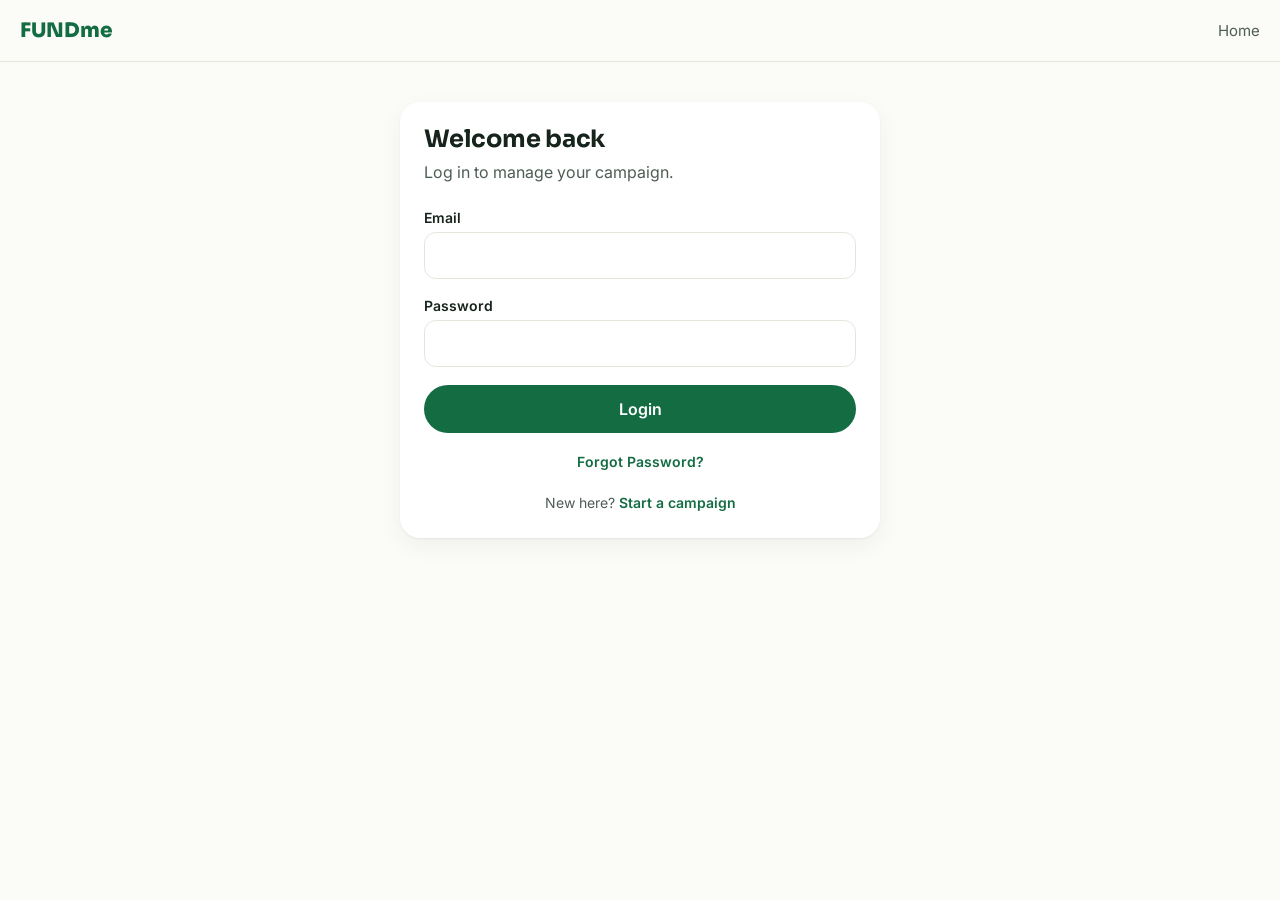
==== admin/index.html @ f6994acf "Add files via upload" ====
<!DOCTYPE html>
<html lang="en">
<head>
<meta charset="UTF-8">
<meta name="viewport" content="width=device-width, initial-scale=1.0">
<title>Admin — FUNDme</title>
<link href="https://fonts.googleapis.com/css2?family=Sora:wght@600;700;800&family=Inter:wght@400;500;600;700&display=swap" rel="stylesheet">
<link rel="stylesheet" href="../css/style.css">
<style>
  .tabs { display:flex; gap:8px; margin: 20px 0; flex-wrap:wrap; }
  .tab-btn { padding:10px 18px; border-radius:999px; border:1.5px solid var(--line); background:var(--surface); cursor:pointer; font-weight:600; }
  .tab-btn.active { background:var(--green); color:#fff; border-color:var(--green); }
  .tab-panel { display:none; }
  .tab-panel.active { display:block; }
</style>
</head>
<body>
<nav class="nav">
  <div class="nav-logo">FUNDme <span style="color:var(--ink-soft);font-weight:400;font-size:14px;">Admin</span></div>
  <div class="nav-links"><a href="#" onclick="logout()">Logout</a></div>
</nav>

<div class="container" style="padding:32px 20px 60px;">
  <h1 style="font-size:26px;">Overview</h1>
  <div class="stat-grid" id="overviewStats"><p>Loading…</p></div>

  <div class="tabs">
    <button class="tab-btn active" data-tab="users" onclick="switchTab('users')">Users</button>
    <button class="tab-btn" data-tab="campaigns" onclick="switchTab('campaigns')">Campaigns</button>
    <button class="tab-btn" data-tab="withdrawals" onclick="switchTab('withdrawals')">Withdrawals</button>
    <button class="tab-btn" data-tab="settings" onclick="switchTab('settings')">Settings</button>
  </div>

  <div class="tab-panel active" id="tab-users"><div class="card"><div id="usersBox">Loading…</div></div></div>
  <div class="tab-panel" id="tab-campaigns"><div class="card"><div id="campaignsBox">Loading…</div></div></div>
  <div class="tab-panel" id="tab-withdrawals"><div class="card"><div id="withdrawalsBox">Loading…</div></div></div>
  <div class="tab-panel" id="tab-settings">
    <div class="card" style="max-width:420px;">
      <h3 style="margin-bottom:14px;">Platform Fee</h3>
      <div class="form-field"><label>Fee percentage (%)</label><input type="number" id="feePercent" min="0" max="100"></div>
      <div class="form-field"><label>Flat fee (KSh)</label><input type="number" id="feeFlat" min="0"></div>
      <button class="btn btn-primary" onclick="saveSettings()">Save Settings</button>
    </div>
  </div>
</div>

<script src="../js/api.js"></script>
<script>
requireLogin();
const user = getCurrentUser();
if (!user || user.role !== 'admin') location.href = '../login.html';

function switchTab(tab) {
  document.querySelectorAll('.tab-btn').forEach((b) => b.classList.toggle('active', b.dataset.tab === tab));
  document.querySelectorAll('.tab-panel').forEach((p) => p.classList.toggle('active', p.id === `tab-${tab}`));
}

async function loadOverview() {
  const d = await apiRequest('/admin/overview', { auth: true });
  document.getElementById('overviewStats').innerHTML = `
    <div class="card stat-card"><div class="label">Total Users</div><div class="value">${d.total_users}</div></div>
    <div class="card stat-card"><div class="label">Active Campaigns</div><div class="value">${d.active_campaigns}</div></div>
    <div class="card stat-card"><div class="label">Total Collected</div><div class="value">${formatKsh(d.total_collected)}</div></div>
    <div class="card stat-card"><div class="label">Total Withdrawn</div><div class="value">${formatKsh(d.total_withdrawn)}</div></div>
    <div class="card stat-card"><div class="label">Available Balances</div><div class="value">${formatKsh(d.available_campaign_balances)}</div></div>
    <div class="card stat-card"><div class="label">Pending Withdrawals</div><div class="value">${formatKsh(d.pending_withdrawals)}</div></div>
  `;
}

async function loadUsers() {
  const { users } = await apiRequest('/admin/users', { auth: true });
  document.getElementById('usersBox').innerHTML = `
    <table class="data-table">
      <thead><tr><th>Name</th><th>Email</th><th>Collected</th><th>Status</th><th></th></tr></thead>
      <tbody>${users.map((u) => {
        const collected = (u.campaigns || []).reduce((s, c) => s + Number(c.amount_collected), 0);
        return `<tr>
          <td data-label="Name">${u.full_name}</td>
          <td data-label="Email">${u.email}</td>
          <td data-label="Collected">${formatKsh(collected)}</td>
          <td data-label="Status"><span class="badge ${u.status === 'active' ? 'badge-success' : 'badge-failed'}">${u.status}</span></td>
          <td><button class="btn btn-secondary" style="padding:6px 14px;font-size:13px;" onclick="toggleUserStatus('${u.id}','${u.status}')">${u.status === 'active' ? 'Suspend' : 'Activate'}</button></td>
        </tr>`;
      }).join('')}</tbody>
    </table>`;
}

async function toggleUserStatus(id, current) {
  await apiRequest(`/admin/users/${id}/status`, { method: 'PATCH', auth: true, body: { status: current === 'active' ? 'suspended' : 'active' } });
  loadUsers();
}

async function loadCampaigns() {
  const { campaigns } = await apiRequest('/admin/campaigns', { auth: true });
  document.getElementById('campaignsBox').innerHTML = `
    <table class="data-table">
      <thead><tr><th>Title</th><th>Category</th><th>Collected</th><th>Status</th><th></th></tr></thead>
      <tbody>${campaigns.map((c) => `
        <tr>
          <td data-label="Title"><a href="../campaign.html?slug=${c.public_slug}" target="_blank">${c.title}</a></td>
          <td data-label="Category">${c.category}</td>
          <td data-label="Collected">${formatKsh(c.amount_collected)}</td>
          <td data-label="Status"><span class="badge ${c.status === 'active' ? 'badge-success' : 'badge-pending'}">${c.status}</span></td>
          <td>
            <button class="btn btn-secondary" style="padding:6px 12px;font-size:13px;" onclick="toggleCampaignStatus('${c.id}','${c.status}')">${c.status === 'active' ? 'Suspend' : 'Activate'}</button>
            <button class="btn btn-secondary" style="padding:6px 12px;font-size:13px;" onclick="deleteCampaign('${c.id}')">Delete</button>
          </td>
        </tr>`).join('')}</tbody>
    </table>`;
}

async function toggleCampaignStatus(id, current) {
  await apiRequest(`/admin/campaigns/${id}`, { method: 'PATCH', auth: true, body: { status: current === 'active' ? 'suspended' : 'active' } });
  loadCampaigns();
}
async function deleteCampaign(id) {
  if (!confirm('Delete this campaign permanently?')) return;
  await apiRequest(`/admin/campaigns/${id}`, { method: 'DELETE', auth: true });
  loadCampaigns();
}

async function loadWithdrawals() {
  const { withdrawals } = await apiRequest('/admin/withdrawals', { auth: true });
  document.getElementById('withdrawalsBox').innerHTML = `
    <table class="data-table">
      <thead><tr><th>User</th><th>Amount</th><th>Method</th><th>Destination</th><th>Status</th><th></th></tr></thead>
      <tbody>${withdrawals.map((w) => `
        <tr>
          <td data-label="User">${w.users?.full_name || ''}</td>
          <td data-label="Amount">${formatKsh(w.amount)}</td>
          <td data-label="Method" style="text-transform:capitalize;">${w.method}</td>
          <td data-label="Destination">${w.method === 'bank' ? `${w.bank_name} · ${w.account_number}` : w.mpesa_phone}</td>
          <td data-label="Status"><span class="badge ${w.status === 'paid' ? 'badge-success' : w.status === 'failed' ? 'badge-failed' : 'badge-pending'}">${w.status}</span></td>
          <td>
            ${w.status === 'pending' ? `<button class="btn btn-secondary" style="padding:6px 12px;font-size:13px;" onclick="updateWithdrawal('${w.id}','processing')">Approve</button>` : ''}
            ${w.status === 'processing' ? `<button class="btn btn-primary" style="padding:6px 12px;font-size:13px;" onclick="updateWithdrawal('${w.id}','paid')">Mark as Paid</button>` : ''}
            ${['pending','processing'].includes(w.status) ? `<button class="btn btn-secondary" style="padding:6px 12px;font-size:13px;" onclick="updateWithdrawal('${w.id}','failed')">Reject</button>` : ''}
          </td>
        </tr>`).join('')}</tbody>
    </table>`;
}

async function updateWithdrawal(id, status) {
  await apiRequest(`/admin/withdrawals/${id}/status`, { method: 'PATCH', auth: true, body: { status } });
  loadWithdrawals();
  loadOverview();
}

async function saveSettings() {
  await apiRequest('/admin/settings', {
    method: 'PATCH', auth: true,
    body: { platform_fee_percent: document.getElementById('feePercent').value, platform_fee_flat: document.getElementById('feeFlat').value }
  });
  alert('Settings saved.');
}

loadOverview();
loadUsers();
loadCampaigns();
loadWithdrawals();
</script>
</body>
</html>
---- css/style.css ----
/* FUNDme design tokens
   Color:
     --bg          #FBFBF7  soft warm paper background
     --surface     #FFFFFF  card surface
     --ink         #16241C  primary text (deep green-black, not pure black)
     --ink-soft    #4E5D54  secondary text
     --green       #146C43  brand primary (trust, growth)
     --green-deep  #0E5334  hover / pressed state
     --green-bright#3FAE68  progress fill, success accents
     --gold        #E2A63B  "support" item accent, used sparingly
     --line        #E4E6DE  hairline borders
   Type:
     Display/headings: 'Sora' - geometric, friendly, confident
     Body: 'Inter' - neutral, highly legible at small sizes on low-end phones
*/

:root {
  --bg: #FBFBF7;
  --surface: #FFFFFF;
  --ink: #16241C;
  --ink-soft: #4E5D54;
  --green: #146C43;
  --green-deep: #0E5334;
  --green-bright: #3FAE68;
  --gold: #E2A63B;
  --line: #E4E6DE;
  --radius-card: 20px;
  --radius-pill: 999px;
  --shadow-card: 0 1px 2px rgba(22, 36, 28, 0.06), 0 8px 24px rgba(22, 36, 28, 0.05);
}

* { box-sizing: border-box; }

html, body {
  margin: 0;
  padding: 0;
  background: var(--bg);
  color: var(--ink);
  font-family: 'Inter', -apple-system, BlinkMacSystemFont, sans-serif;
  -webkit-font-smoothing: antialiased;
}

h1, h2, h3, .display {
  font-family: 'Sora', 'Inter', sans-serif;
  font-weight: 700;
  line-height: 1.15;
  letter-spacing: -0.01em;
  margin: 0;
}

p { line-height: 1.6; color: var(--ink-soft); margin: 0; }

a { color: inherit; text-decoration: none; }

.container {
  max-width: 1080px;
  margin: 0 auto;
  padding: 0 20px;
}

/* Navigation */
.nav {
  display: flex;
  align-items: center;
  justify-content: space-between;
  padding: 18px 20px;
  border-bottom: 1px solid var(--line);
  background: var(--bg);
  position: sticky;
  top: 0;
  z-index: 20;
}
.nav-logo { font-family: 'Sora', sans-serif; font-weight: 800; font-size: 20px; color: var(--green); }
.nav-links { display: flex; gap: 24px; align-items: center; }
.nav-links a { font-size: 15px; color: var(--ink-soft); }
.nav-links a.active, .nav-links a:hover { color: var(--ink); }

/* Buttons */
.btn {
  display: inline-flex;
  align-items: center;
  justify-content: center;
  gap: 8px;
  border: none;
  cursor: pointer;
  font-family: 'Inter', sans-serif;
  font-weight: 600;
  font-size: 16px;
  border-radius: var(--radius-pill);
  padding: 14px 28px;
  transition: transform 0.15s ease, background 0.15s ease;
}
.btn:active { transform: scale(0.98); }
.btn-primary { background: var(--green); color: #fff; }
.btn-primary:hover { background: var(--green-deep); }
.btn-secondary { background: var(--surface); color: var(--ink); border: 1.5px solid var(--line); }
.btn-secondary:hover { border-color: var(--green); }
.btn-block { width: 100%; }
.btn-gold { background: var(--gold); color: var(--ink); }

/* Cards */
.card {
  background: var(--surface);
  border-radius: var(--radius-card);
  box-shadow: var(--shadow-card);
  padding: 24px;
}

/* Hero */
.hero {
  padding: 64px 0 40px;
  display: grid;
  grid-template-columns: 1.1fr 0.9fr;
  gap: 48px;
  align-items: center;
}
.hero h1 { font-size: 44px; }
.hero .tagline { font-size: 20px; color: var(--ink-soft); margin-top: 16px; max-width: 46ch; }
.hero-ctas { display: flex; gap: 12px; margin-top: 28px; flex-wrap: wrap; }

.receipt-card {
  background: var(--surface);
  border-radius: var(--radius-card);
  box-shadow: var(--shadow-card);
  padding: 28px;
  position: relative;
}
.receipt-card .pill {
  display: inline-block;
  background: #EAF4EE;
  color: var(--green);
  font-size: 13px;
  font-weight: 600;
  padding: 5px 12px;
  border-radius: var(--radius-pill);
  margin-bottom: 14px;
}
.progress-track {
  height: 10px;
  background: #EDEFE8;
  border-radius: var(--radius-pill);
  overflow: hidden;
  margin: 14px 0 8px;
}
.progress-fill { height: 100%; background: var(--green-bright); border-radius: var(--radius-pill); }
.receipt-figures { display: flex; justify-content: space-between; font-size: 14px; color: var(--ink-soft); }
.receipt-figures strong { color: var(--ink); font-size: 15px; }

/* Category grid */
.section-title { font-size: 28px; margin-bottom: 8px; }
.section-sub { margin-bottom: 28px; }
.category-grid {
  display: grid;
  grid-template-columns: repeat(3, 1fr);
  gap: 16px;
}
.category-card {
  background: var(--surface);
  border-radius: var(--radius-card);
  border: 1px solid var(--line);
  padding: 24px 20px;
  cursor: pointer;
  transition: border-color 0.15s ease, transform 0.15s ease;
  border-left: 4px solid var(--cat-color, var(--green));
}
.category-card:hover { border-color: var(--cat-color, var(--green)); transform: translateY(-2px); }
.category-card .icon { font-size: 30px; margin-bottom: 12px; display: block; }
.category-card h3 { font-size: 17px; margin-bottom: 6px; }
.category-card p { font-size: 14px; }

/* How it works */
.steps { display: grid; grid-template-columns: repeat(3, 1fr); gap: 20px; margin-top: 28px; }
.step-card { padding: 4px; }
.step-num {
  font-family: 'Sora', sans-serif;
  font-weight: 800;
  font-size: 15px;
  color: var(--green);
  background: #EAF4EE;
  width: 34px; height: 34px;
  border-radius: 50%;
  display: flex; align-items: center; justify-content: center;
  margin-bottom: 14px;
}

/* Forms */
.form-field { margin-bottom: 18px; }
.form-field label { display: block; font-size: 14px; font-weight: 600; margin-bottom: 6px; }
.form-field input, .form-field textarea, .form-field select {
  width: 100%;
  padding: 13px 16px;
  border-radius: 12px;
  border: 1.5px solid var(--line);
  font-size: 15px;
  font-family: 'Inter', sans-serif;
  background: var(--surface);
  color: var(--ink);
}
.form-field input:focus, .form-field textarea:focus, .form-field select:focus {
  outline: none;
  border-color: var(--green);
}
.form-card { max-width: 480px; margin: 40px auto; }
.form-note { text-align: center; margin-top: 18px; font-size: 14px; }
.form-note a { color: var(--green); font-weight: 600; }
.error-banner {
  background: #FDEDEC;
  color: #B3261E;
  padding: 12px 16px;
  border-radius: 12px;
  font-size: 14px;
  margin-bottom: 16px;
  display: none;
}

/* Support items */
.support-grid { display: grid; grid-template-columns: repeat(3, 1fr); gap: 12px; margin: 20px 0; }
.support-item {
  background: var(--surface);
  border: 1.5px solid var(--line);
  border-radius: 16px;
  padding: 16px 10px;
  text-align: center;
  cursor: pointer;
}
.support-item .emoji { font-size: 28px; display: block; margin-bottom: 6px; }
.support-item .price { font-size: 13px; color: var(--ink-soft); margin-top: 4px; }
.support-item .qty-controls { display: flex; align-items: center; justify-content: center; gap: 10px; margin-top: 10px; }
.qty-btn {
  width: 28px; height: 28px; border-radius: 50%; border: 1px solid var(--line);
  background: var(--bg); cursor: pointer; font-size: 16px; line-height: 1;
}

.checkout-total {
  display: flex; justify-content: space-between; align-items: center;
  padding: 16px 0; border-top: 1px solid var(--line); margin-top: 12px;
}

/* Dashboard stats */
.stat-grid { display: grid; grid-template-columns: repeat(4, 1fr); gap: 16px; margin: 24px 0; }
.stat-card { padding: 20px; }
.stat-card .label { font-size: 13px; color: var(--ink-soft); margin-bottom: 6px; }
.stat-card .value { font-family: 'Sora', sans-serif; font-size: 24px; font-weight: 700; }

table.data-table { width: 100%; border-collapse: collapse; }
table.data-table th, table.data-table td {
  text-align: left; padding: 12px 10px; font-size: 14px; border-bottom: 1px solid var(--line);
}
table.data-table th { color: var(--ink-soft); font-weight: 600; }
.badge { padding: 4px 10px; border-radius: var(--radius-pill); font-size: 12px; font-weight: 600; }
.badge-success { background: #EAF4EE; color: var(--green); }
.badge-pending { background: #FDF3E3; color: #A16207; }
.badge-failed { background: #FDEDEC; color: #B3261E; }

.footer { border-top: 1px solid var(--line); padding: 40px 0; margin-top: 60px; }
.footer-links { display: flex; gap: 20px; flex-wrap: wrap; font-size: 14px; color: var(--ink-soft); }

/* Mobile */
@media (max-width: 760px) {
  .hero { grid-template-columns: 1fr; padding-top: 32px; }
  .hero h1 { font-size: 32px; }
  .category-grid { grid-template-columns: repeat(2, 1fr); }
  .steps { grid-template-columns: 1fr; }
  .support-grid { grid-template-columns: repeat(2, 1fr); }
  .stat-grid { grid-template-columns: repeat(2, 1fr); }
  table.data-table thead { display: none; }
  table.data-table, table.data-table tbody, table.data-table tr, table.data-table td { display: block; width: 100%; }
  table.data-table tr { border-bottom: 1px solid var(--line); padding: 10px 0; }
  table.data-table td { border: none; padding: 4px 0; display: flex; justify-content: space-between; }
  table.data-table td::before { content: attr(data-label); font-weight: 600; color: var(--ink-soft); }
}
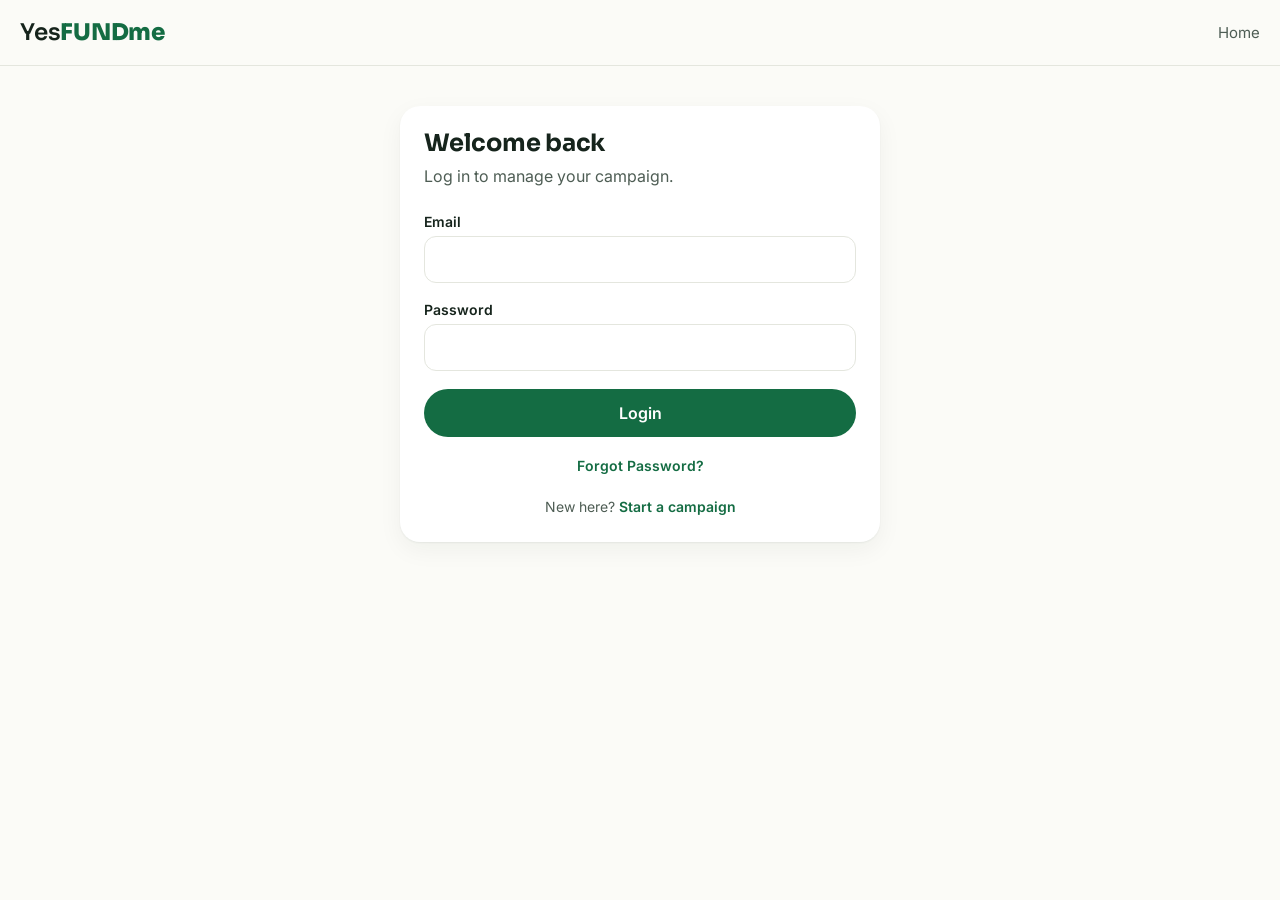
==== commit 589c8c27: "Add files via upload" ====
--- a/admin/index.html
+++ b/admin/index.html
@@ -3,7 +3,7 @@
 <head>
 <meta charset="UTF-8">
 <meta name="viewport" content="width=device-width, initial-scale=1.0">
-<title>Admin — FUNDme</title>
+<title>Admin — YesFUNDme</title>
 <link href="https://fonts.googleapis.com/css2?family=Sora:wght@600;700;800&family=Inter:wght@400;500;600;700&display=swap" rel="stylesheet">
 <link rel="stylesheet" href="../css/style.css">
 <style>
@@ -16,7 +16,8 @@
 </head>
 <body>
 <nav class="nav">
-  <div class="nav-logo">FUNDme <span style="color:var(--ink-soft);font-weight:400;font-size:14px;">Admin</span></div>
+  <div class="nav-logo"><span class="brand-yes">Yes</span><span class="brand-fund">FUNDme</span> <span style="color:var(--ink-soft);font-weight:400;font-size:14px;">Admin</span></div>
+  <button class="nav-toggle" onclick="toggleNav()" aria-label="Menu"><svg width="26" height="26" viewBox="0 0 24 24" fill="none" stroke="currentColor" stroke-width="2" stroke-linecap="round"><line x1="3" y1="6" x2="21" y2="6"></line><line x1="3" y1="12" x2="21" y2="12"></line><line x1="3" y1="18" x2="21" y2="18"></line></svg></button>
   <div class="nav-links"><a href="#" onclick="logout()">Logout</a></div>
 </nav>
 
@@ -46,6 +47,7 @@
 
 <script src="../js/api.js"></script>
 <script>
+window.FUNDME_LOGIN_PATH = '../login.html';
 requireLogin();
 const user = getCurrentUser();
 if (!user || user.role !== 'admin') location.href = '../login.html';
@@ -159,5 +161,15 @@
 loadCampaigns();
 loadWithdrawals();
 </script>
+<script>
+function toggleNav() {
+  document.querySelector('.nav-links').classList.toggle('open');
+}
+document.querySelectorAll('.nav-links a').forEach(function(a) {
+  a.addEventListener('click', function() {
+    document.querySelector('.nav-links').classList.remove('open');
+  });
+});
+</script>
 </body>
 </html>
--- a/css/style.css
+++ b/css/style.css
@@ -70,10 +70,33 @@
   top: 0;
   z-index: 20;
 }
-.nav-logo { font-family: 'Sora', sans-serif; font-weight: 800; font-size: 20px; color: var(--green); }
+.nav-logo {
+  font-family: 'Sora', sans-serif;
+  font-weight: 800;
+  font-size: 23px;
+  letter-spacing: -0.01em;
+}
+.nav-logo .brand-yes { color: var(--ink); font-weight: 600; }
+.nav-logo .brand-fund { color: var(--green); font-weight: 800; }
 .nav-links { display: flex; gap: 24px; align-items: center; }
 .nav-links a { font-size: 15px; color: var(--ink-soft); }
 .nav-links a.active, .nav-links a:hover { color: var(--ink); }
+/* Buttons living inside .nav-links must keep their own text color -
+   .nav-links a above is more specific than a bare .btn-primary/.btn-secondary,
+   so it was silently overriding button text (e.g. white-on-green becoming
+   green-on-green). These restore the button's own color at equal specificity. */
+.nav-links a.btn-primary { color: #fff; }
+.nav-links a.btn-secondary { color: var(--ink); }
+
+.nav-toggle {
+  display: none;
+  background: none;
+  border: none;
+  cursor: pointer;
+  padding: 4px;
+  color: var(--ink);
+}
+.nav-toggle svg { display: block; }
 
 /* Buttons */
 .btn {
@@ -155,18 +178,18 @@
   gap: 16px;
 }
 .category-card {
-  background: var(--surface);
+  background: var(--cat-color, var(--green));
+  color: var(--cat-text, #fff);
   border-radius: var(--radius-card);
-  border: 1px solid var(--line);
   padding: 24px 20px;
   cursor: pointer;
-  transition: border-color 0.15s ease, transform 0.15s ease;
-  border-left: 4px solid var(--cat-color, var(--green));
-}
-.category-card:hover { border-color: var(--cat-color, var(--green)); transform: translateY(-2px); }
-.category-card .icon { font-size: 30px; margin-bottom: 12px; display: block; }
-.category-card h3 { font-size: 17px; margin-bottom: 6px; }
-.category-card p { font-size: 14px; }
+  transition: transform 0.15s ease, box-shadow 0.15s ease;
+  box-shadow: var(--shadow-card);
+}
+.category-card:hover { transform: translateY(-3px); box-shadow: 0 4px 8px rgba(22,36,28,0.08), 0 14px 28px rgba(22,36,28,0.08); }
+.category-card .icon { font-size: 28px; margin-bottom: 12px; display: block; }
+.category-card h3 { font-size: 17px; margin-bottom: 6px; color: var(--cat-text, #fff); }
+.category-card p { font-size: 14px; color: var(--cat-text, #fff); opacity: 0.88; }
 
 /* How it works */
 .steps { display: grid; grid-template-columns: repeat(3, 1fr); gap: 20px; margin-top: 28px; }
@@ -268,4 +291,28 @@
   table.data-table tr { border-bottom: 1px solid var(--line); padding: 10px 0; }
   table.data-table td { border: none; padding: 4px 0; display: flex; justify-content: space-between; }
   table.data-table td::before { content: attr(data-label); font-weight: 600; color: var(--ink-soft); }
-}
+
+  .nav-toggle { display: block; }
+  .nav-links {
+    display: none;
+    position: fixed;
+    top: 61px;
+    left: 0;
+    right: 0;
+    bottom: 0;
+    background: var(--bg);
+    flex-direction: column;
+    align-items: stretch;
+    gap: 0;
+    padding: 8px 20px 24px;
+    z-index: 30;
+    overflow-y: auto;
+  }
+  .nav-links.open { display: flex; }
+  .nav-links a {
+    padding: 16px 4px;
+    border-bottom: 1px solid var(--line);
+    font-size: 17px;
+  }
+  .nav-links a.btn { margin-top: 16px; border-bottom: none; }
+}
